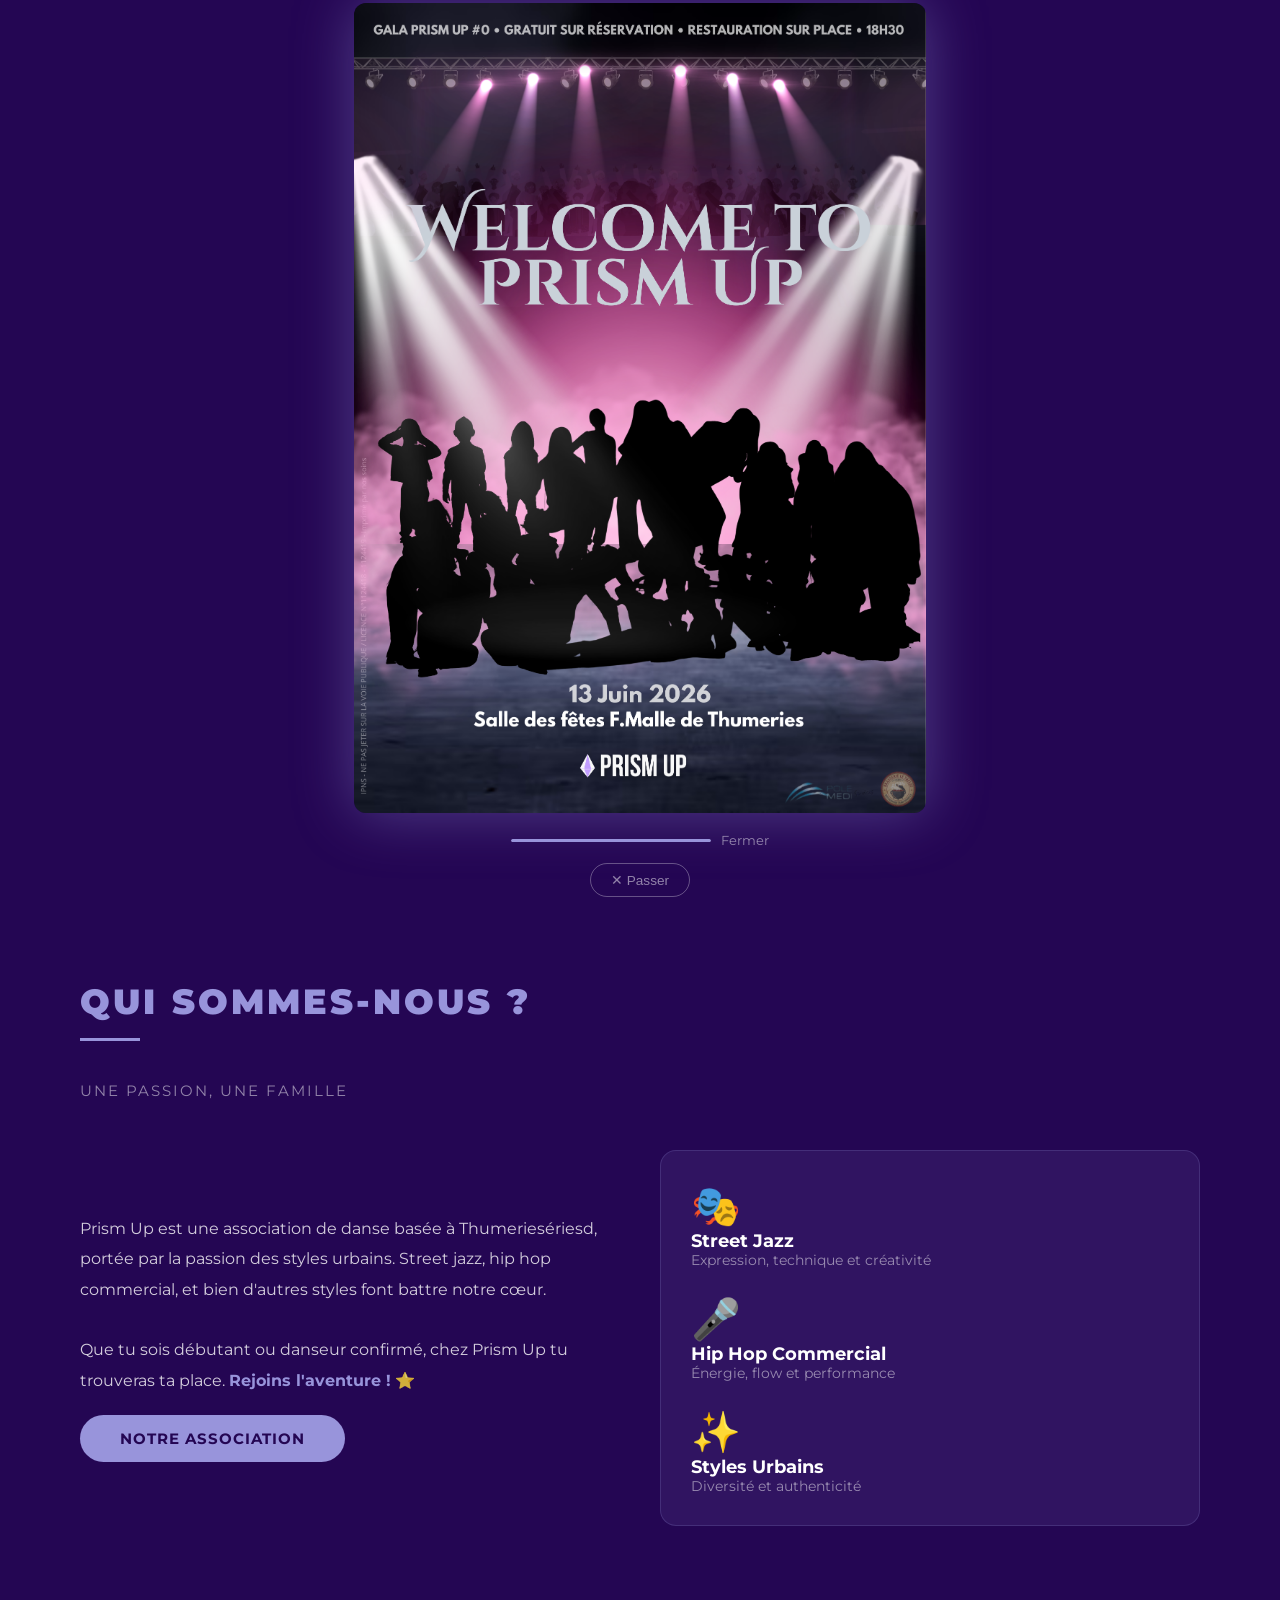
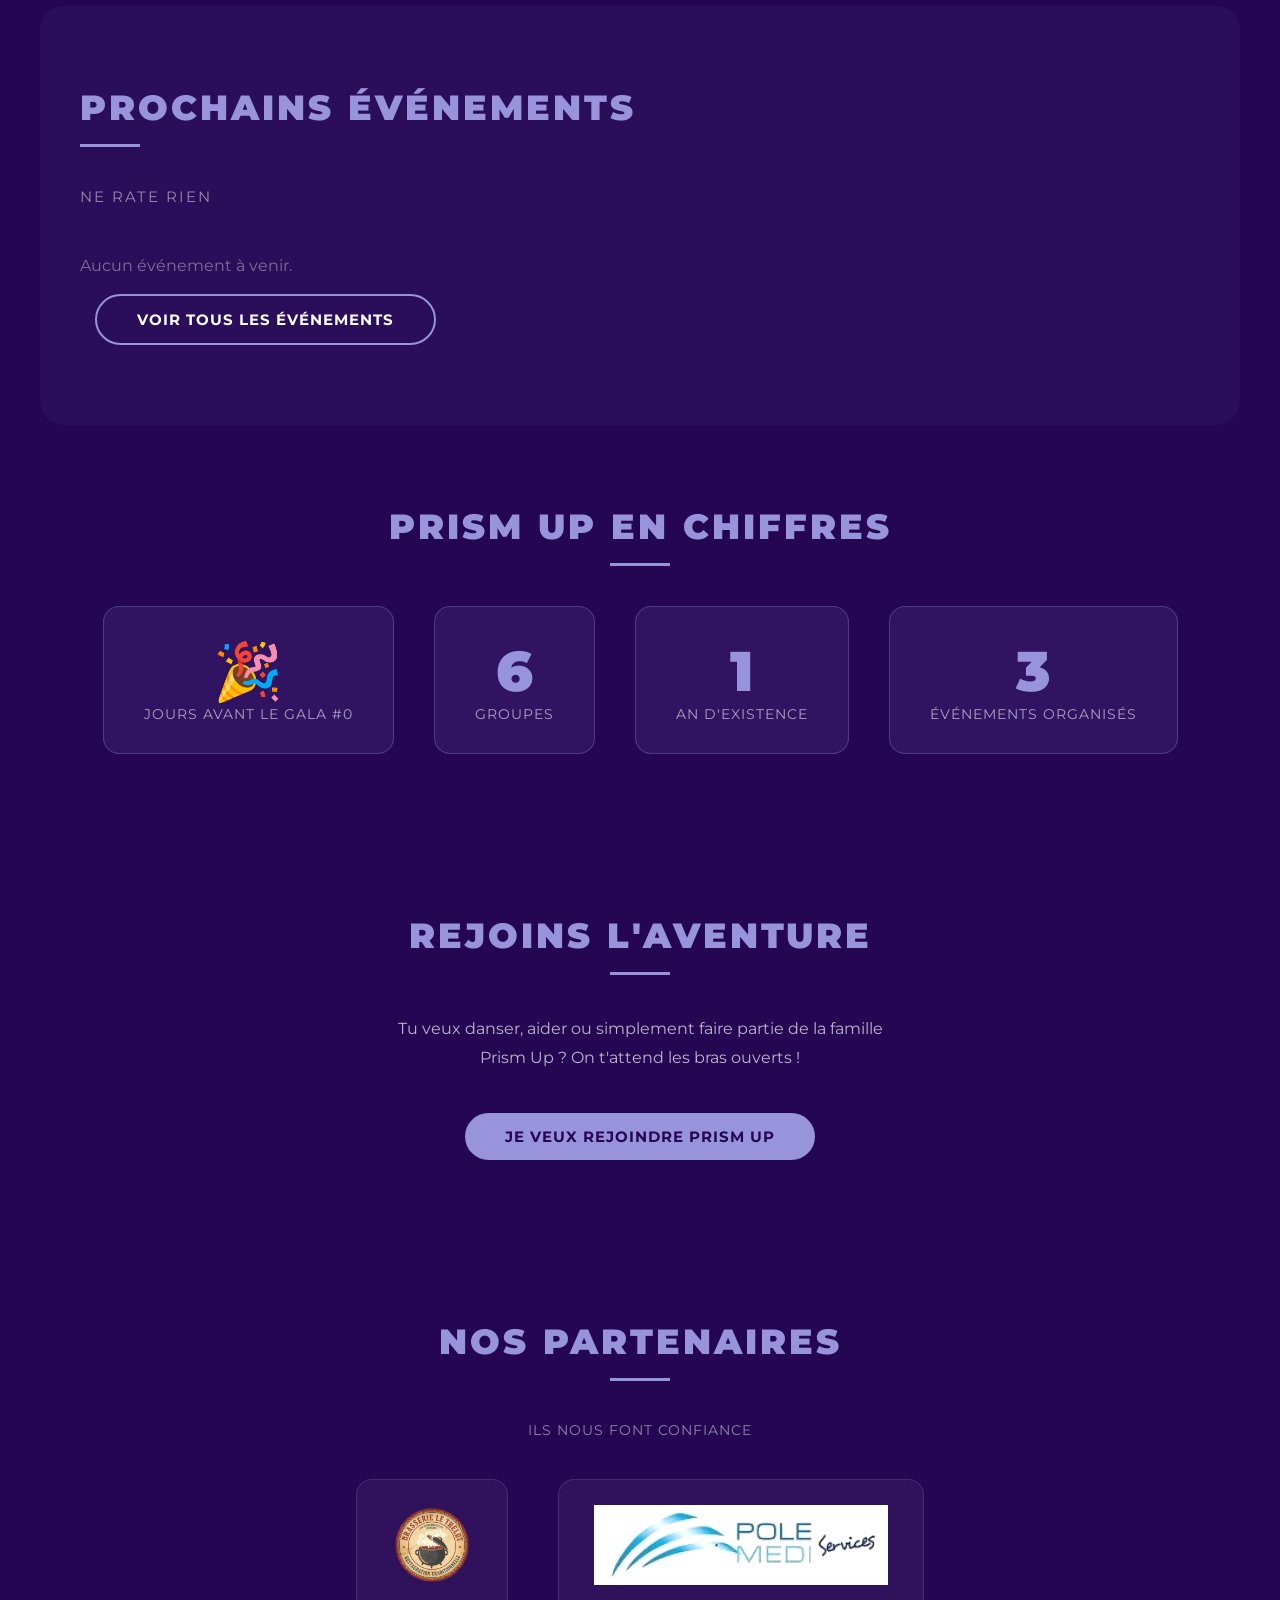
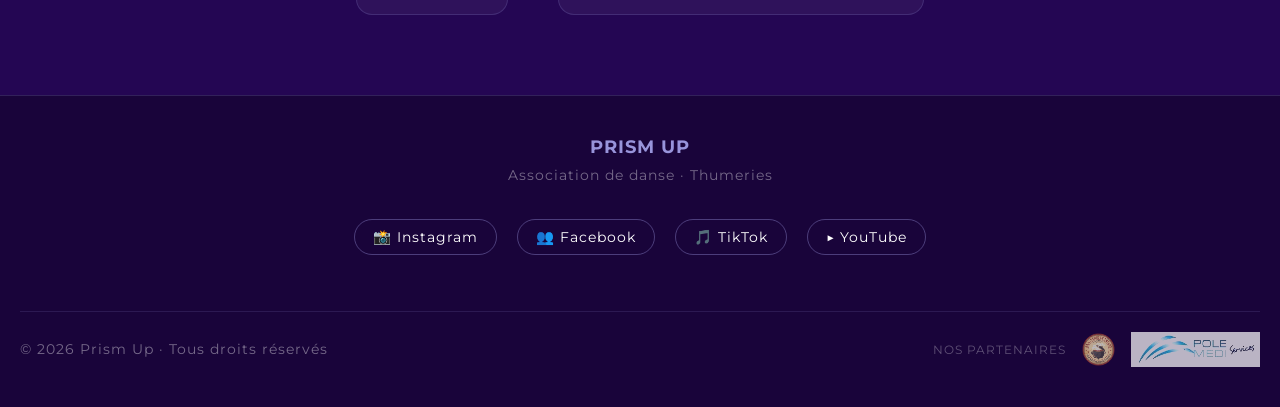
==== index.html @ 482e5ce8 "Initial commit" ====
<!DOCTYPE html>
<html lang="fr">
<head>
  <meta charset="UTF-8">
  <meta name="viewport" content="width=device-width, initial-scale=1.0">
  <title>Prism Up — Association de danse</title>
  <link rel="stylesheet" href="css/style.css">
</head>
<body>

  <!-- BARRE ANNONCE GALA -->
<div id="barre-gala" style="position:fixed;top:0;left:0;width:100%;
background:linear-gradient(135deg,var(--violet-clair),#6b67c4);
z-index:998;padding:10px 20px;text-align:center;transition:all 0.5s;">
  <p style="color:var(--violet-fonce);font-weight:700;font-size:0.9rem;">
    🎭 Gala #0 Welcome to Prism Up — 13 juin 2026 · 
    <span id="barre-jours" style="font-weight:900;"></span> jours restants · 
    <a href="https://www.helloasso.com/associations/prism-up/evenements/spectacle-2026"
    target="_blank" style="color:var(--violet-fonce);font-weight:900;
    text-decoration:underline;">Réserver gratuitement →</a>
  </p>
</div>

<!-- BADGE FLOTTANT -->
<div id="badge-gala" style="position:fixed;bottom:30px;right:30px;
background:linear-gradient(135deg,var(--violet-clair),#6b67c4);
border-radius:50px;padding:12px 20px;z-index:998;
display:none;cursor:pointer;box-shadow:0 5px 20px rgba(152,148,219,0.5);
transition:all 0.3s;"
onclick="window.open('https://www.helloasso.com/associations/prism-up/evenements/spectacle-2026')">
  <p style="color:var(--violet-fonce);font-weight:700;font-size:0.85rem;white-space:nowrap;">
    🎭 Gala · <span id="badge-jours"></span>j
  </p>
</div>

  <!-- SPLASH SCREEN -->
<div id="splash" style="position:fixed;top:0;left:0;width:100%;height:100%;
background:var(--violet-fonce);z-index:9999;display:flex;flex-direction:column;
justify-content:center;align-items:center;transition:opacity 1s ease;">
  <img src="images/affiche-gala.png" alt="Gala Prism Up"
  style="max-height:90vh;max-width:90vw;object-fit:contain;border-radius:12px;
  box-shadow:0 0 60px rgba(152,148,219,0.4);animation:apparaitre 1s ease;">
  <div style="margin-top:20px;display:flex;align-items:center;gap:10px;">
    <div id="barre-progression" style="width:200px;height:3px;
    background:rgba(255,255,255,0.2);border-radius:50px;overflow:hidden;">
      <div id="barre-remplissage" style="height:100%;width:0%;
      background:var(--violet-clair);border-radius:50px;
      transition:width 8s linear;"></div>
    </div>
    <p style="color:rgba(255,255,255,0.5);font-size:0.8rem;">Fermer</p>
  </div>
  <button onclick="fermerSplash()" style="margin-top:15px;background:none;
  border:1px solid rgba(255,255,255,0.3);color:rgba(255,255,255,0.5);
  padding:8px 20px;border-radius:50px;cursor:pointer;font-size:0.85rem;
  transition:all 0.3s;" onmouseover="this.style.borderColor='white';this.style.color='white'"
  onmouseout="this.style.borderColor='rgba(255,255,255,0.3)';this.style.color='rgba(255,255,255,0.5)'">
    ✕ Passer
  </button>
</div>

  <!-- NAVIGATION -->
  <nav>
    <a href="index.html" class="nav-logo">PRISM UP</a>
    <ul class="nav-links">
  <li><a href="index.html">Accueil</a></li>
  <li><a href="association.html">Notre association</a></li>
  <li><a href="cours.html">Nos cours</a></li>
  <li><a href="evenements.html">Événements</a></li>
  <li><a href="rejoindre.html">Nous rejoindre</a></li>
</ul>
    <div class="burger">
      <span></span>
      <span></span>
      <span></span>
    </div>
  </nav>

  <!-- HERO -->
  <div class="hero">
    <img src="images/logo.png" alt="Logo Prism Up" class="hero-logo">
    <h1>PRISM <span>UP</span></h1>
    <p>Association de danse · Thumeriesériesd · Street Jazz · Hip Hop · Styles Urbains</p>
    <div>
      <a href="rejoindre.html" class="btn btn-primary">Nous rejoindre</a>
      <a href="evenements.html" class="btn btn-outline">Nos événements</a>
    </div>
  </div>

  <!-- PRÉSENTATION -->
  <section>
    <p class="section-title">Qui sommes-nous ?</p>
    <div class="divider"></div>
    <p class="section-subtitle">UNE PASSION, UNE FAMILLE</p>
    <div style="display:grid;grid-template-columns:1fr 1fr;gap:40px;align-items:center;">
      <div>
        <p style="line-height:1.9;color:rgba(255,255,255,0.8);font-size:1rem;">
          Prism Up est une association de danse basée à Thumeriesériesd, portée par la passion des styles urbains.
          Street jazz, hip hop commercial, et bien d'autres styles font battre notre cœur.
          <br><br>
          Que tu sois débutant ou danseur confirmé, chez Prism Up tu trouveras ta place.
          <strong style="color:var(--violet-clair)">Rejoins l'aventure !</strong> ⭐
        </p>
        <br>
        <a href="association.html" class="btn btn-primary">Notre association</a>
      </div>
      <div style="background:rgba(152,148,219,0.1);border-radius:16px;padding:30px;border:1px solid rgba(152,148,219,0.2);">
        <div style="margin-bottom:25px;">
          <p style="font-size:2.5rem;font-weight:900;color:var(--violet-clair)">🎭</p>
          <p style="font-weight:700;font-size:1.1rem;">Street Jazz</p>
          <p style="color:rgba(255,255,255,0.5);font-size:0.9rem;">Expression, technique et créativité</p>
        </div>
        <div style="margin-bottom:25px;">
          <p style="font-size:2.5rem;font-weight:900;color:var(--violet-clair)">🎤</p>
          <p style="font-weight:700;font-size:1.1rem;">Hip Hop Commercial</p>
          <p style="color:rgba(255,255,255,0.5);font-size:0.9rem;">Énergie, flow et performance</p>
        </div>
        <div>
          <p style="font-size:2.5rem;font-weight:900;color:var(--violet-clair)">✨</p>
          <p style="font-weight:700;font-size:1.1rem;">Styles Urbains</p>
          <p style="color:rgba(255,255,255,0.5);font-size:0.9rem;">Diversité et authenticité</p>
        </div>
      </div>
    </div>
  </section>

  <!-- PROCHAINS ÉVÉNEMENTS -->
  <section style="background:rgba(152,148,219,0.05);border-radius:24px;margin:0 40px;">
    <p class="section-title">Prochains événements</p>
    <div class="divider"></div>
    <p class="section-subtitle">NE RATE RIEN</p>
    <div class="cards-grid" id="apercu-evenements"></div>
    <br>
    <a href="evenements.html" class="btn btn-outline">Voir tous les événements</a>
  </section>

  <!-- COMPTEUR -->
<section style="text-align:center;">
  <p class="section-title">Prism Up en chiffres</p>
  <div class="divider" style="margin:15px auto 40px;"></div>
  <div style="display:flex;justify-content:center;gap:40px;flex-wrap:wrap;">
    <a href="evenements.html" style="text-decoration:none;">
<div style="background:rgba(152,148,219,0.1);border:1px solid rgba(152,148,219,0.3);
    border-radius:16px;padding:30px 40px;text-align:center;cursor:pointer;transition:all 0.3s;"
    onmouseover="this.style.borderColor='#9894db'" onmouseout="this.style.borderColor='rgba(152,148,219,0.3)'">
      <p style="font-size:3.5rem;font-weight:900;color:var(--violet-clair);"
      id="compteur-jours">0</p>
      <p style="color:rgba(255,255,255,0.6);font-size:0.9rem;letter-spacing:1px;">
        JOURS AVANT LE GALA #0
      </p>
      
    </div>
    <a href="cours.html" style="text-decoration:none;">
<div style="background:rgba(152,148,219,0.1);border:1px solid rgba(152,148,219,0.3);
    border-radius:16px;padding:30px 40px;text-align:center;cursor:pointer;transition:all 0.3s;"
    onmouseover="this.style.borderColor='#9894db'" onmouseout="this.style.borderColor='rgba(152,148,219,0.3)'">
      <p style="font-size:3.5rem;font-weight:900;color:var(--violet-clair);">6</p>
      <p style="color:rgba(255,255,255,0.6);font-size:0.9rem;letter-spacing:1px;">
        GROUPES
      </p>
    </div>
    <a href="association.html" style="text-decoration:none;">
<div style="background:rgba(152,148,219,0.1);border:1px solid rgba(152,148,219,0.3);
    border-radius:16px;padding:30px 40px;text-align:center;cursor:pointer;transition:all 0.3s;"
    onmouseover="this.style.borderColor='#9894db'" onmouseout="this.style.borderColor='rgba(152,148,219,0.3)'">
      <p style="font-size:3.5rem;font-weight:900;color:var(--violet-clair);">1</p>
      <p style="color:rgba(255,255,255,0.6);font-size:0.9rem;letter-spacing:1px;">
        AN D'EXISTENCE
      </p>
    </div>
    <a href="evenements.html" style="text-decoration:none;">
<div style="background:rgba(152,148,219,0.1);border:1px solid rgba(152,148,219,0.3);
    border-radius:16px;padding:30px 40px;text-align:center;cursor:pointer;transition:all 0.3s;"
    onmouseover="this.style.borderColor='#9894db'" onmouseout="this.style.borderColor='rgba(152,148,219,0.3)'">
      <p style="font-size:3.5rem;font-weight:900;color:var(--violet-clair);">3</p>
      <p style="color:rgba(255,255,255,0.6);font-size:0.9rem;letter-spacing:1px;">
        ÉVÉNEMENTS ORGANISÉS
      </p>
    </div>
  </div>
</section>

  <!-- REJOINDRE -->
  <section style="text-align:center;">
    <p class="section-title">Rejoins l'aventure</p>
    <div class="divider" style="margin:15px auto 40px;"></div>
    <p style="color:rgba(255,255,255,0.7);max-width:500px;margin:0 auto 40px;line-height:1.8;">
      Tu veux danser, aider ou simplement faire partie de la famille Prism Up ?
      On t'attend les bras ouverts !
    </p>
    <a href="rejoindre.html" class="btn btn-primary">Je veux rejoindre Prism Up</a>
  </section>
<!-- NOS PARTENAIRES -->
<section style="text-align:center;">
  <p class="section-title">Nos partenaires</p>
  <div class="divider" style="margin:15px auto 40px;"></div>
  <p style="color:rgba(255,255,255,0.5);font-size:0.9rem;margin-bottom:40px;letter-spacing:1px;">
    ILS NOUS FONT CONFIANCE
  </p>
  <div style="display:flex;justify-content:center;align-items:center;
  gap:50px;flex-wrap:wrap;">
    <div style="background:rgba(255,255,255,0.05);border:1px solid rgba(152,148,219,0.2);
    border-radius:16px;padding:25px 35px;transition:all 0.3s;"
    onmouseover="this.style.borderColor='#9894db';this.style.background='rgba(152,148,219,0.1)'"
    onmouseout="this.style.borderColor='rgba(152,148,219,0.2)';this.style.background='rgba(255,255,255,0.05)'">
      <img src="images/logosponsor.1.png" alt="Partenaire 1"
      style="height:80px;object-fit:contain;filter:brightness(1.1);">
    </div>
    <div style="background:rgba(255,255,255,0.05);border:1px solid rgba(152,148,219,0.2);
    border-radius:16px;padding:25px 35px;transition:all 0.3s;"
    onmouseover="this.style.borderColor='#9894db';this.style.background='rgba(152,148,219,0.1)'"
    onmouseout="this.style.borderColor='rgba(152,148,219,0.2)';this.style.background='rgba(255,255,255,0.05)'">
      <img src="images/logosponsor.2.jpg" alt="Partenaire 2"
      style="height:80px;object-fit:contain;filter:brightness(1.1);">
    </div>
  </div>
</section>

  <!-- FOOTER -->
   <footer>
  <p style="font-size:1.1rem;font-weight:700;color:var(--violet-clair);margin-bottom:10px;">PRISM UP</p>
  <p>Association de danse · Thumeries</p>
  <br>
  <!-- RÉSEAUX SOCIAUX -->
  <div style="display:flex;justify-content:center;gap:20px;margin:20px 0;">
    <a href="https://www.instagram.com/prismup_thumeries/" target="_blank"
    style="color:var(--blanc);text-decoration:none;font-size:0.9rem;
    border:1px solid rgba(152,148,219,0.4);padding:8px 18px;border-radius:50px;
    transition:all 0.3s;" onmouseover="this.style.borderColor='#9894db';this.style.color='#9894db'"
    onmouseout="this.style.borderColor='rgba(152,148,219,0.4)';this.style.color='white'">
      📸 Instagram
    </a>
    <a href="https://www.facebook.com/profile.php?id=61582350400438" target="_blank"
    style="color:var(--blanc);text-decoration:none;font-size:0.9rem;
    border:1px solid rgba(152,148,219,0.4);padding:8px 18px;border-radius:50px;
    transition:all 0.3s;" onmouseover="this.style.borderColor='#9894db';this.style.color='#9894db'"
    onmouseout="this.style.borderColor='rgba(152,148,219,0.4)';this.style.color='white'">
      👥 Facebook
    </a>
    <a href="https://www.tiktok.com/@prismup" target="_blank"
    style="color:var(--blanc);text-decoration:none;font-size:0.9rem;
    border:1px solid rgba(152,148,219,0.4);padding:8px 18px;border-radius:50px;
    transition:all 0.3s;" onmouseover="this.style.borderColor='#9894db';this.style.color='#9894db'"
    onmouseout="this.style.borderColor='rgba(152,148,219,0.4)';this.style.color='white'">
      🎵 TikTok
    </a>
    <a href="https://www.youtube.com/@Prismup-n4i" target="_blank"
    style="color:var(--blanc);text-decoration:none;font-size:0.9rem;
    border:1px solid rgba(152,148,219,0.4);padding:8px 18px;border-radius:50px;
    transition:all 0.3s;" onmouseover="this.style.borderColor='#9894db';this.style.color='#9894db'"
    onmouseout="this.style.borderColor='rgba(152,148,219,0.4)';this.style.color='white'">
      ▶️ YouTube
    </a>
  </div>
  <br>
  <div style="display:flex;justify-content:space-between;align-items:center;
flex-wrap:wrap;gap:20px;margin-top:20px;padding-top:20px;
border-top:1px solid rgba(152,148,219,0.15);">
  <p style="color:rgba(255,255,255,0.4);">© 2026 Prism Up · Tous droits réservés</p>
  <div style="display:flex;align-items:center;gap:15px;">
    <p style="color:rgba(255,255,255,0.3);font-size:0.75rem;letter-spacing:1px;">NOS PARTENAIRES</p>
    <img src="images/logosponsor.1.png" alt="Partenaire 1"
    style="height:35px;object-fit:contain;opacity:0.7;filter:brightness(1.2);">
    <img src="images/logosponsor.2.jpg" alt="Partenaire 2"
    style="height:35px;object-fit:contain;opacity:0.7;filter:brightness(1.2);">
  </div>
</footer>

<script src="events.js"></script>
  <script src="js/main.js"></script>
  <script>
    document.addEventListener('DOMContentLoaded', () => {
      const zone = document.getElementById('apercu-evenements');
      if (!zone) return;

      const aujourdhui = new Date();
      aujourdhui.setHours(0, 0, 0, 0);

      const avenir = EVENEMENTS
        .filter(e => new Date(e.date) >= aujourdhui)
        .sort((a, b) => new Date(a.date) - new Date(b.date))
        .slice(0, 3);

      zone.innerHTML = avenir.length ? avenir.map(e => `
        <a href="evenements.html" style="text-decoration:none;">
          <div class="card" style="cursor:pointer;">
            ${e.affiche ? `<img src="${e.affiche}" alt="${e.titre}"
            style="width:100%;height:160px;object-fit:cover;
            border-radius:10px;margin-bottom:15px;">` : ''}
            <div class="card-date">${formaterDate(e.date)} — ${e.lieu}</div>
            <h3 style="color:white;">${e.titre}</h3>
            <span class="tag tag-avenir" style="margin-top:10px;">📅 À venir</span>
          </div>
        </a>
      `).join('') : '<p style="color:rgba(255,255,255,0.4)">Aucun événement à venir.</p>';
    });

    // Splash screen
function fermerSplash() {
  const splash = document.getElementById('splash');
  splash.style.opacity = '0';
  setTimeout(() => splash.style.display = 'none', 1000);
}

window.addEventListener('load', () => {
  // Affiche le splash seulement si pas déjà vu
  if (!sessionStorage.getItem('splashVu')) {
    sessionStorage.setItem('splashVu', 'oui');
    setTimeout(() => {
      document.getElementById('barre-remplissage').style.width = '100%';
    }, 100);
    setTimeout(() => fermerSplash(), 8000);
  } else {
    // Cache directement sans animation
    document.getElementById('splash').style.display = 'none';
  }
});

// Compteur jours avant le gala
const gala = new Date('2026-06-13');
const aujourdhui = new Date();
aujourdhui.setHours(0,0,0,0);
const diff = Math.ceil((gala - aujourdhui) / (1000 * 60 * 60 * 24));
const compteur = document.getElementById('compteur-jours');
if (compteur) {
  compteur.textContent = diff > 0 ? diff : '🎉';
}

// Barre gala
const galaDate = new Date('2026-06-13');
const auj = new Date();
auj.setHours(0,0,0,0);
const joursRestants = Math.ceil((galaDate - auj) / (1000 * 60 * 60 * 24));
const texteJours = joursRestants > 0 ? joursRestants : '🎉';
const barreJours = document.getElementById('barre-jours');
const badgeJours = document.getElementById('badge-jours');
if (barreJours) barreJours.textContent = texteJours;
if (badgeJours) badgeJours.textContent = texteJours;

// Bascule barre → badge au scroll
window.addEventListener('scroll', () => {
  const barre = document.getElementById('barre-gala');
  const badge = document.getElementById('badge-gala');
  if (window.scrollY > 100) {
    barre.style.transform = 'translateY(-100%)';
    badge.style.display = 'block';
  } else {
    barre.style.transform = 'translateY(0)';
    badge.style.display = 'none';
  }
});
  </script>


</body>
</html>
---- css/style.css ----
@import url('https://fonts.googleapis.com/css2?family=Montserrat:wght@300;400;600;700;900&display=swap');

:root {
  --violet-clair: #9894db;
  --violet-fonce: #240653;
  --blanc: #ffffff;
  --violet-transparent: rgba(36, 6, 83, 0.85);
  --violet-clair-transparent: rgba(152, 148, 219, 0.15);
}

* {
  margin: 0;
  padding: 0;
  box-sizing: border-box;
}

body {
  font-family: 'Montserrat', sans-serif;
  background-color: var(--violet-fonce);
  color: var(--blanc);
  overflow-x: hidden;
}

/* ─── NAVIGATION ─── */
nav {
  position: fixed;
  top: 0;
  width: 100%;
  background: var(--violet-transparent);
  backdrop-filter: blur(10px);
  padding: 15px 40px;
  display: flex;
  justify-content: space-between;
  align-items: center;
  z-index: 1000;
  border-bottom: 1px solid var(--violet-clair);
}

.nav-logo {
  font-size: 1.5rem;
  font-weight: 900;
  color: var(--violet-clair);
  text-decoration: none;
  letter-spacing: 2px;
}

.nav-links {
  display: flex;
  list-style: none;
  gap: 30px;
}

.nav-links a {
  color: var(--blanc);
  text-decoration: none;
  font-weight: 600;
  font-size: 0.9rem;
  letter-spacing: 1px;
  text-transform: uppercase;
  transition: color 0.3s;
}

.nav-links a:hover {
  color: var(--violet-clair);
}

/* Menu burger mobile */
.burger {
  display: none;
  flex-direction: column;
  cursor: pointer;
  gap: 5px;
}

.burger span {
  width: 25px;
  height: 2px;
  background: var(--blanc);
  transition: 0.3s;
}

/* ─── HERO (bannière accueil) ─── */
.hero {
  min-height: 100vh;
  display: flex;
  flex-direction: column;
  justify-content: center;
  align-items: center;
  text-align: center;
  padding: 100px 20px 60px;
  background: linear-gradient(135deg, var(--violet-fonce) 0%, #3d0a8f 50%, var(--violet-fonce) 100%);
  position: relative;
  overflow: hidden;
}

.hero::before {
  content: '';
  position: absolute;
  width: 600px;
  height: 600px;
  border-radius: 50%;
  background: rgba(152, 148, 219, 0.08);
  top: -100px;
  right: -100px;
}

.hero::after {
  content: '';
  position: absolute;
  width: 400px;
  height: 400px;
  border-radius: 50%;
  background: rgba(152, 148, 219, 0.06);
  bottom: -50px;
  left: -50px;
}

.hero-logo {
  width: 150px;
  height: 150px;
  object-fit: contain;
  margin-bottom: 30px;
  border-radius: 50%;
  border: 3px solid var(--violet-clair);
  padding: 10px;
}

.hero h1 {
  font-size: 4rem;
  font-weight: 900;
  letter-spacing: 5px;
  color: var(--blanc);
  text-transform: uppercase;
  margin-bottom: 10px;
}

.hero h1 span {
  color: var(--violet-clair);
}

.hero p {
  font-size: 1.1rem;
  color: rgba(255,255,255,0.75);
  margin-bottom: 40px;
  letter-spacing: 2px;
}

.btn {
  display: inline-block;
  padding: 14px 40px;
  border-radius: 50px;
  font-weight: 700;
  text-decoration: none;
  font-size: 0.95rem;
  letter-spacing: 1px;
  text-transform: uppercase;
  transition: all 0.3s;
  cursor: pointer;
  border: none;
}

.btn-primary {
  background: var(--violet-clair);
  color: var(--violet-fonce);
}

.btn-primary:hover {
  background: var(--blanc);
  transform: translateY(-3px);
  box-shadow: 0 10px 30px rgba(152, 148, 219, 0.4);
}

.btn-outline {
  background: transparent;
  color: var(--blanc);
  border: 2px solid var(--violet-clair);
  margin-left: 15px;
}

.btn-outline:hover {
  background: var(--violet-clair);
  color: var(--violet-fonce);
  transform: translateY(-3px);
}

/* ─── SECTIONS ─── */
section {
  padding: 80px 40px;
  max-width: 1200px;
  margin: 0 auto;
}

.section-title {
  font-size: 2.2rem;
  font-weight: 900;
  text-transform: uppercase;
  letter-spacing: 3px;
  color: var(--violet-clair);
  margin-bottom: 10px;
}

.section-subtitle {
  color: rgba(255,255,255,0.5);
  font-size: 0.95rem;
  letter-spacing: 2px;
  margin-bottom: 50px;
}

.divider {
  width: 60px;
  height: 3px;
  background: var(--violet-clair);
  margin: 15px 0 40px;
}

/* ─── CARTES ─── */
.cards-grid {
  display: grid;
  grid-template-columns: repeat(auto-fit, minmax(280px, 1fr));
  gap: 25px;
}

.card {
  background: var(--violet-clair-transparent);
  border: 1px solid rgba(152, 148, 219, 0.3);
  border-radius: 16px;
  padding: 30px;
  transition: all 0.3s;
}

.card:hover {
  transform: translateY(-5px);
  border-color: var(--violet-clair);
  box-shadow: 0 15px 40px rgba(152, 148, 219, 0.2);
}

.card-date {
  font-size: 0.8rem;
  color: var(--violet-clair);
  letter-spacing: 2px;
  text-transform: uppercase;
  margin-bottom: 10px;
}

.card h3 {
  font-size: 1.2rem;
  font-weight: 700;
  margin-bottom: 10px;
}

.card p {
  font-size: 0.9rem;
  color: rgba(255,255,255,0.65);
  line-height: 1.6;
}

.tag {
  display: inline-block;
  padding: 4px 14px;
  border-radius: 50px;
  font-size: 0.75rem;
  font-weight: 600;
  letter-spacing: 1px;
  margin-top: 15px;
}

.tag-avenir {
  background: rgba(152, 148, 219, 0.25);
  color: var(--violet-clair);
  border: 1px solid var(--violet-clair);
}

.tag-passe {
  background: rgba(255,255,255,0.05);
  color: rgba(255,255,255,0.4);
  border: 1px solid rgba(255,255,255,0.15);
}

/* ─── MEMBRES ─── */
.membres-grid {
  display: grid;
  grid-template-columns: repeat(auto-fit, minmax(200px, 1fr));
  gap: 30px;
  text-align: center;
}

.membre-card {
  padding: 20px;
}

.membre-card img {
  width: 120px;
  height: 120px;
  border-radius: 50%;
  object-fit: cover;
  border: 3px solid var(--violet-clair);
  margin-bottom: 15px;
}

.membre-card h3 {
  font-size: 1rem;
  font-weight: 700;
  margin-bottom: 5px;
}

.membre-card p {
  font-size: 0.85rem;
  color: var(--violet-clair);
  letter-spacing: 1px;
}

/* ─── FORMULAIRE ─── */
.form-group {
  margin-bottom: 20px;
}

.form-group label {
  display: block;
  font-size: 0.85rem;
  font-weight: 600;
  letter-spacing: 1px;
  margin-bottom: 8px;
  color: var(--violet-clair);
}

.form-group input,
.form-group select,
.form-group textarea {
  width: 100%;
  padding: 14px 20px;
  background: var(--violet-clair-transparent);
  border: 1px solid rgba(152, 148, 219, 0.3);
  border-radius: 10px;
  color: var(--blanc);
  font-family: 'Montserrat', sans-serif;
  font-size: 0.95rem;
  transition: border-color 0.3s;
}

.form-group input:focus,
.form-group select:focus,
.form-group textarea:focus {
  outline: none;
  border-color: var(--violet-clair);
}

.form-group select option {
  background: var(--violet-fonce);
}

/* ─── FOOTER ─── */
footer {
  background: rgba(0,0,0,0.3);
  border-top: 1px solid rgba(152, 148, 219, 0.2);
  text-align: center;
  padding: 40px 20px;
  color: rgba(255,255,255,0.4);
  font-size: 0.85rem;
  letter-spacing: 1px;
}

footer a {
  color: var(--violet-clair);
  text-decoration: none;
}

/* ─── PAGE HEADER (pour les autres pages) ─── */
.page-header {
  padding: 140px 40px 60px;
  text-align: center;
  background: linear-gradient(180deg, rgba(36,6,83,0.9) 0%, var(--violet-fonce) 100%);
}

.page-header h1 {
  font-size: 3rem;
  font-weight: 900;
  letter-spacing: 4px;
  text-transform: uppercase;
}

.page-header p {
  color: rgba(255,255,255,0.55);
  margin-top: 10px;
  letter-spacing: 2px;
}

/* ─── RESPONSIVE MOBILE ─── */
@media (max-width: 768px) {
  .nav-links {
    display: none;
    flex-direction: column;
    position: absolute;
    top: 70px;
    left: 0;
    width: 100%;
    background: var(--violet-transparent);
    padding: 20px 40px;
    gap: 15px;
  }

  .nav-links.open {
    display: flex;
  }

  .burger {
    display: flex;
  }

  .hero h1 {
    font-size: 2.5rem;
  }

  section {
    padding: 60px 20px;
  }

  .page-header {
    padding: 120px 20px 40px;
  }

  .page-header h1 {
    font-size: 2rem;
  }
}
/* ─── HOVER MEMBRES BUREAU ─── */
.membre-hover {
  position: absolute;
  height: 45%;
  cursor: pointer;
}

.membre-hover-label {
  display: none;
  position: absolute;
  bottom: -30px;
  left: 50%;
  transform: translateX(-50%);
  background: var(--violet-transparent);
  backdrop-filter: blur(10px);
  border: 1px solid var(--violet-clair);
  border-radius: 10px;
  padding: 8px 14px;
  text-align: center;
  white-space: nowrap;
  z-index: 10;
}

.membre-hover:hover .membre-hover-label {
  display: block;
}

@keyframes apparaitre {
  from { opacity: 0; transform: scale(0.95); }
  to { opacity: 1; transform: scale(1); }
}
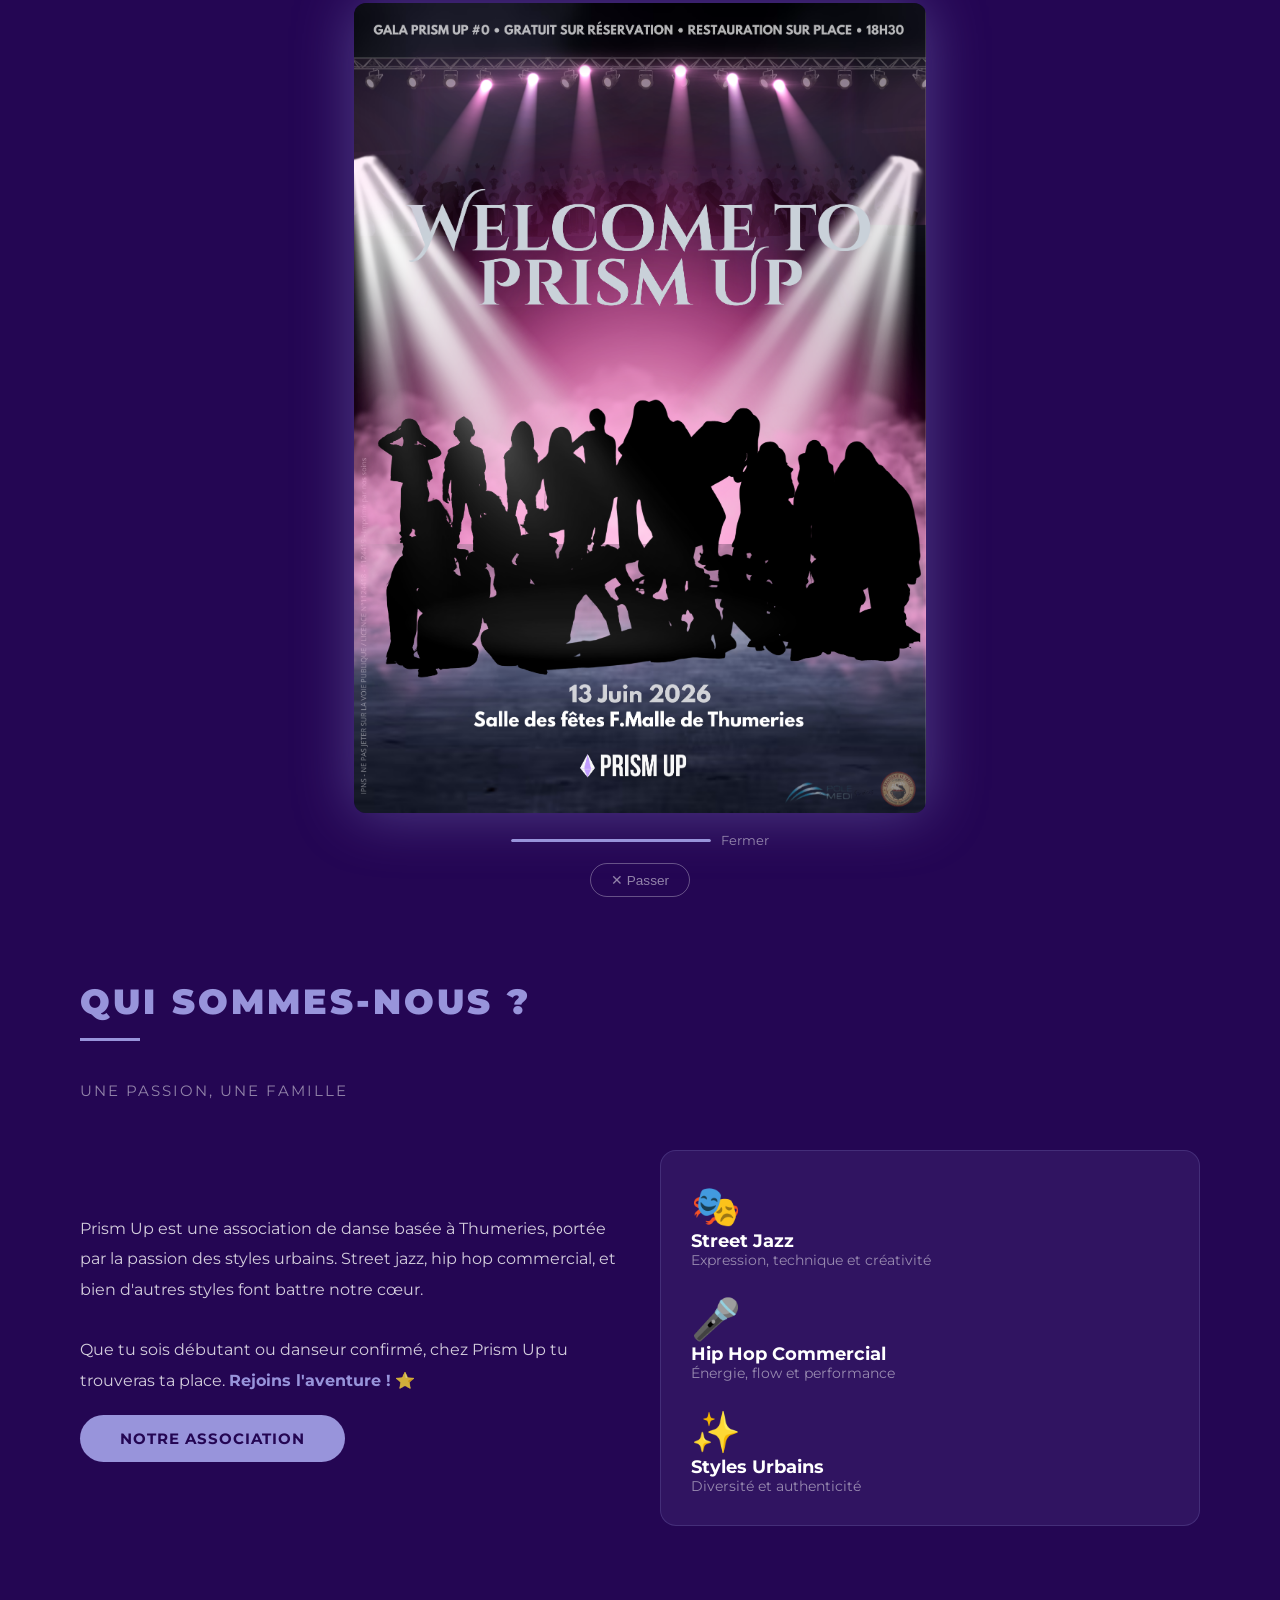
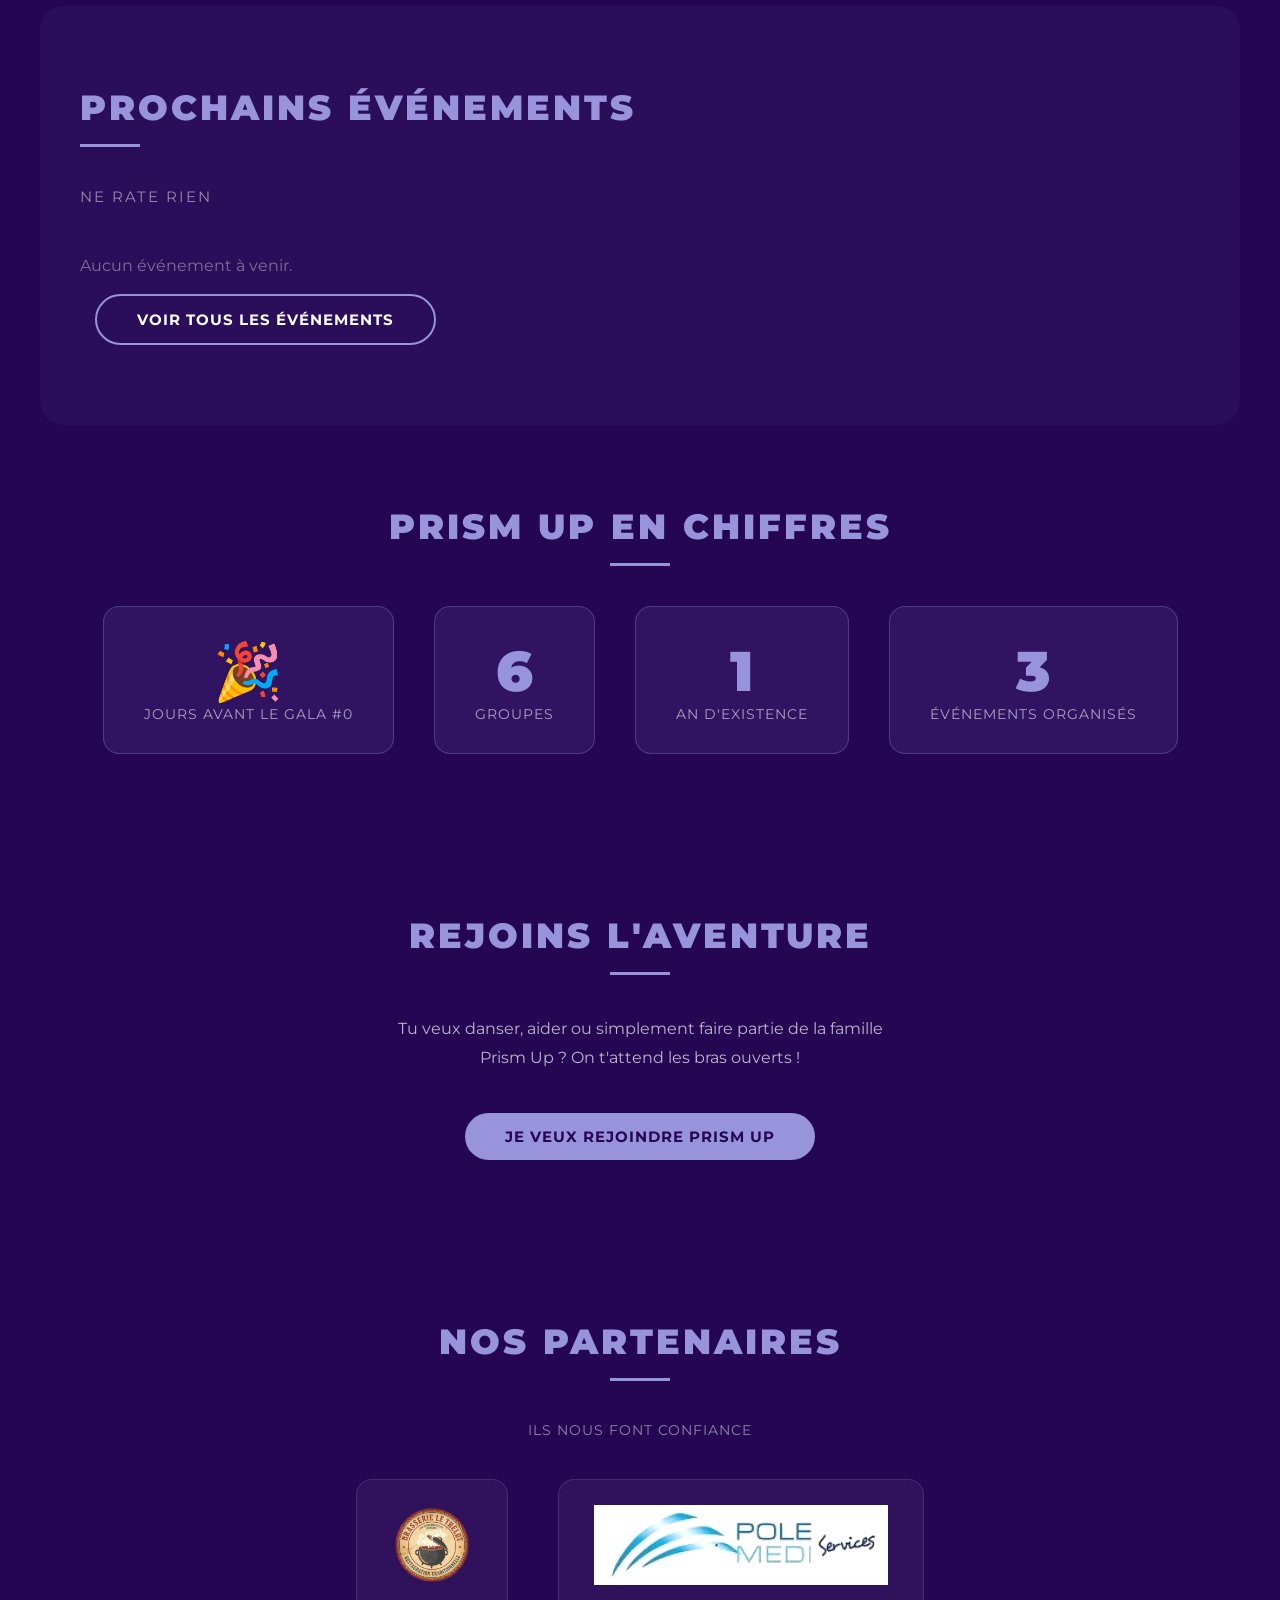
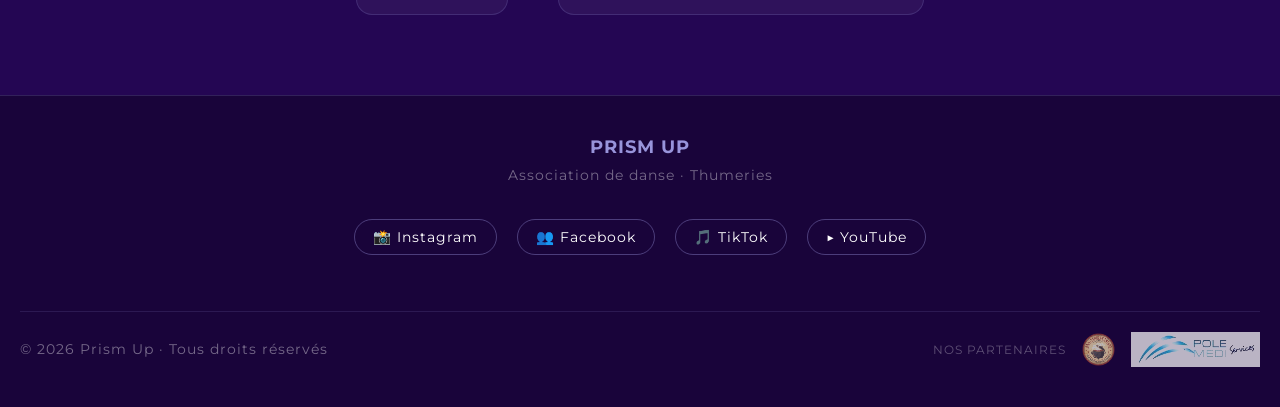
==== commit c1e6a580: "Update index.html" ====
--- a/index.html
+++ b/index.html
@@ -79,10 +79,10 @@
   <div class="hero">
     <img src="images/logo.png" alt="Logo Prism Up" class="hero-logo">
     <h1>PRISM <span>UP</span></h1>
-    <p>Association de danse · Thumeriesériesd · Street Jazz · Hip Hop · Styles Urbains</p>
-    <div>
-      <a href="rejoindre.html" class="btn btn-primary">Nous rejoindre</a>
-      <a href="evenements.html" class="btn btn-outline">Nos événements</a>
+    <p>Association de danse · Thumeries · Street Jazz · Hip Hop · Styles Urbains</p>
+    <div style="display:flex;flex-wrap:wrap;justify-content:center;gap:15px;margin-top:20px;">
+  <a href="rejoindre.html" class="btn btn-primary">Nous rejoindre</a>
+  <a href="evenements.html" class="btn btn-outline" style="margin-left:0;">Nos événements</a>
     </div>
   </div>
 
@@ -94,7 +94,7 @@
     <div style="display:grid;grid-template-columns:1fr 1fr;gap:40px;align-items:center;">
       <div>
         <p style="line-height:1.9;color:rgba(255,255,255,0.8);font-size:1rem;">
-          Prism Up est une association de danse basée à Thumeriesériesd, portée par la passion des styles urbains.
+          Prism Up est une association de danse basée à Thumeries, portée par la passion des styles urbains.
           Street jazz, hip hop commercial, et bien d'autres styles font battre notre cœur.
           <br><br>
           Que tu sois débutant ou danseur confirmé, chez Prism Up tu trouveras ta place.
@@ -350,6 +350,29 @@
 });
   </script>
 
+<!-- NAVIGATION BAS MOBILE -->
+<nav class="nav-bottom">
+  <a href="index.html" style="color:var(--violet-clair);">
+    <span class="icon">🏠</span>
+    Accueil
+  </a>
+  <a href="association.html">
+    <span class="icon">💜</span>
+    Asso
+  </a>
+  <a href="cours.html">
+    <span class="icon">💃</span>
+    Cours
+  </a>
+  <a href="evenements.html">
+    <span class="icon">📅</span>
+    Événements
+  </a>
+  <a href="rejoindre.html">
+    <span class="icon">✨</span>
+    Rejoindre
+  </a>
+</nav>
 
 </body>
 </html>
--- a/css/style.css
+++ b/css/style.css
@@ -452,4 +452,198 @@
 @keyframes apparaitre {
   from { opacity: 0; transform: scale(0.95); }
   to { opacity: 1; transform: scale(1); }
+}
+
+/* ─── RESPONSIVE MOBILE COMPLET ─── */
+@media (max-width: 768px) {
+
+  /* GÉNÉRAL */
+  body {
+    overflow-x: hidden;
+  }
+
+  section {
+    padding: 40px 15px;
+  }
+
+  .page-header {
+    padding: 100px 15px 40px;
+  }
+
+  .page-header h1 {
+    font-size: 2rem;
+  }
+
+  /* HERO ACCUEIL */
+  .hero {
+    padding: 120px 15px 60px;
+  }
+
+  .hero h1 {
+    font-size: 2.5rem;
+  }
+
+  .hero p {
+    font-size: 0.9rem;
+  }
+
+  .hero .btn {
+    text-align: center;
+    margin: 0;
+  }
+
+  .btn-outline {
+    margin-left: 0 !important;
+  }
+
+  /* GRILLES EN COLONNE */
+  div[style*="grid-template-columns:1fr 1fr"],
+  div[style*="grid-template-columns: 1fr 1fr"] {
+    display: flex !important;
+    flex-direction: column !important;
+  }
+
+  /* CARDS GRID */
+  .cards-grid {
+    grid-template-columns: 1fr !important;
+  }
+
+  /* FOOTER RÉSEAUX SOCIAUX */
+  footer div[style*="display:flex"] {
+    flex-wrap: wrap !important;
+    justify-content: center !important;
+    gap: 10px !important;
+  }
+
+  footer a[style*="border-radius:50px"] {
+    font-size: 0.8rem !important;
+    padding: 6px 12px !important;
+  }
+
+  /* FOOTER BAS */
+  footer div[style*="justify-content:space-between"] {
+    flex-direction: column !important;
+    text-align: center !important;
+    align-items: center !important;
+  }
+
+  /* SECTION MARGIN */
+  section[style*="margin:0 40px"] {
+    margin: 0 15px !important;
+  }
+
+  /* COMPTEUR */
+  div[style*="display:flex;justify-content:center;gap:40px"] {
+    gap: 15px !important;
+  }
+
+  /* PLANNING COURS */
+  div[style*="grid-template-columns:1fr 1fr;gap:25px;margin-bottom:60px"] {
+    display: flex !important;
+    flex-direction: column !important;
+  }
+
+  /* FILTRES ÉVÉNEMENTS */
+  .filtres {
+    flex-direction: column !important;
+  }
+
+  .filtres .btn {
+    width: 100% !important;
+    text-align: center !important;
+  }
+
+  /* CHOIX REJOINDRE */
+  .choix-grid {
+    grid-template-columns: 1fr !important;
+  }
+
+  /* BARRE GALA */
+  #barre-gala p {
+    font-size: 0.75rem !important;
+  }
+}
+/* BARRE GALA */
+  #barre-gala p {
+    font-size: 0.75rem !important;
+  }
+
+  #barre-gala {
+    padding: 6px 10px !important;
+  }
+
+  /* HERO padding pour éviter que la barre bloque les boutons */
+  .hero {
+    padding-top: 150px !important;
+    padding-bottom: 60px !important;
+  }
+
+  /* BOUTONS HERO */
+  .hero > div {
+    position: relative;
+    z-index: 10;
+    display: flex !important;
+    flex-wrap: wrap !important;
+    justify-content: center !important;
+    gap: 15px !important;
+    pointer-events: all !important;
+  }
+
+  .hero a.btn {
+    position: relative;
+    z-index: 10;
+    pointer-events: all !important;
+    margin-left: 0 !important;
+  }
+
+  /* ─── NAVIGATION BAS MOBILE ─── */
+@media (max-width: 768px) {
+  .nav-bottom {
+    display: flex;
+    position: fixed;
+    bottom: 0;
+    left: 0;
+    width: 100%;
+    background: var(--violet-transparent);
+    backdrop-filter: blur(10px);
+    border-top: 1px solid rgba(152,148,219,0.3);
+    z-index: 999;
+    padding: 8px 0 20px;
+    justify-content: space-around;
+    align-items: center;
+  }
+
+  .nav-bottom a {
+    display: flex;
+    flex-direction: column;
+    align-items: center;
+    gap: 4px;
+    text-decoration: none;
+    color: rgba(255,255,255,0.5);
+    font-size: 0.6rem;
+    font-weight: 600;
+    letter-spacing: 0.5px;
+    text-transform: uppercase;
+    transition: all 0.3s;
+    flex: 1;
+  }
+
+  .nav-bottom a.active,
+  .nav-bottom a:hover {
+    color: var(--violet-clair);
+  }
+
+  .nav-bottom a span.icon {
+    font-size: 1.3rem;
+  }
+
+  /* Ajoute de l'espace en bas pour ne pas cacher le contenu */
+  body {
+    padding-bottom: 80px;
+  }
+}
+
+/* Cache la nav bas sur ordinateur */
+.nav-bottom {
+  display: none;
 }
